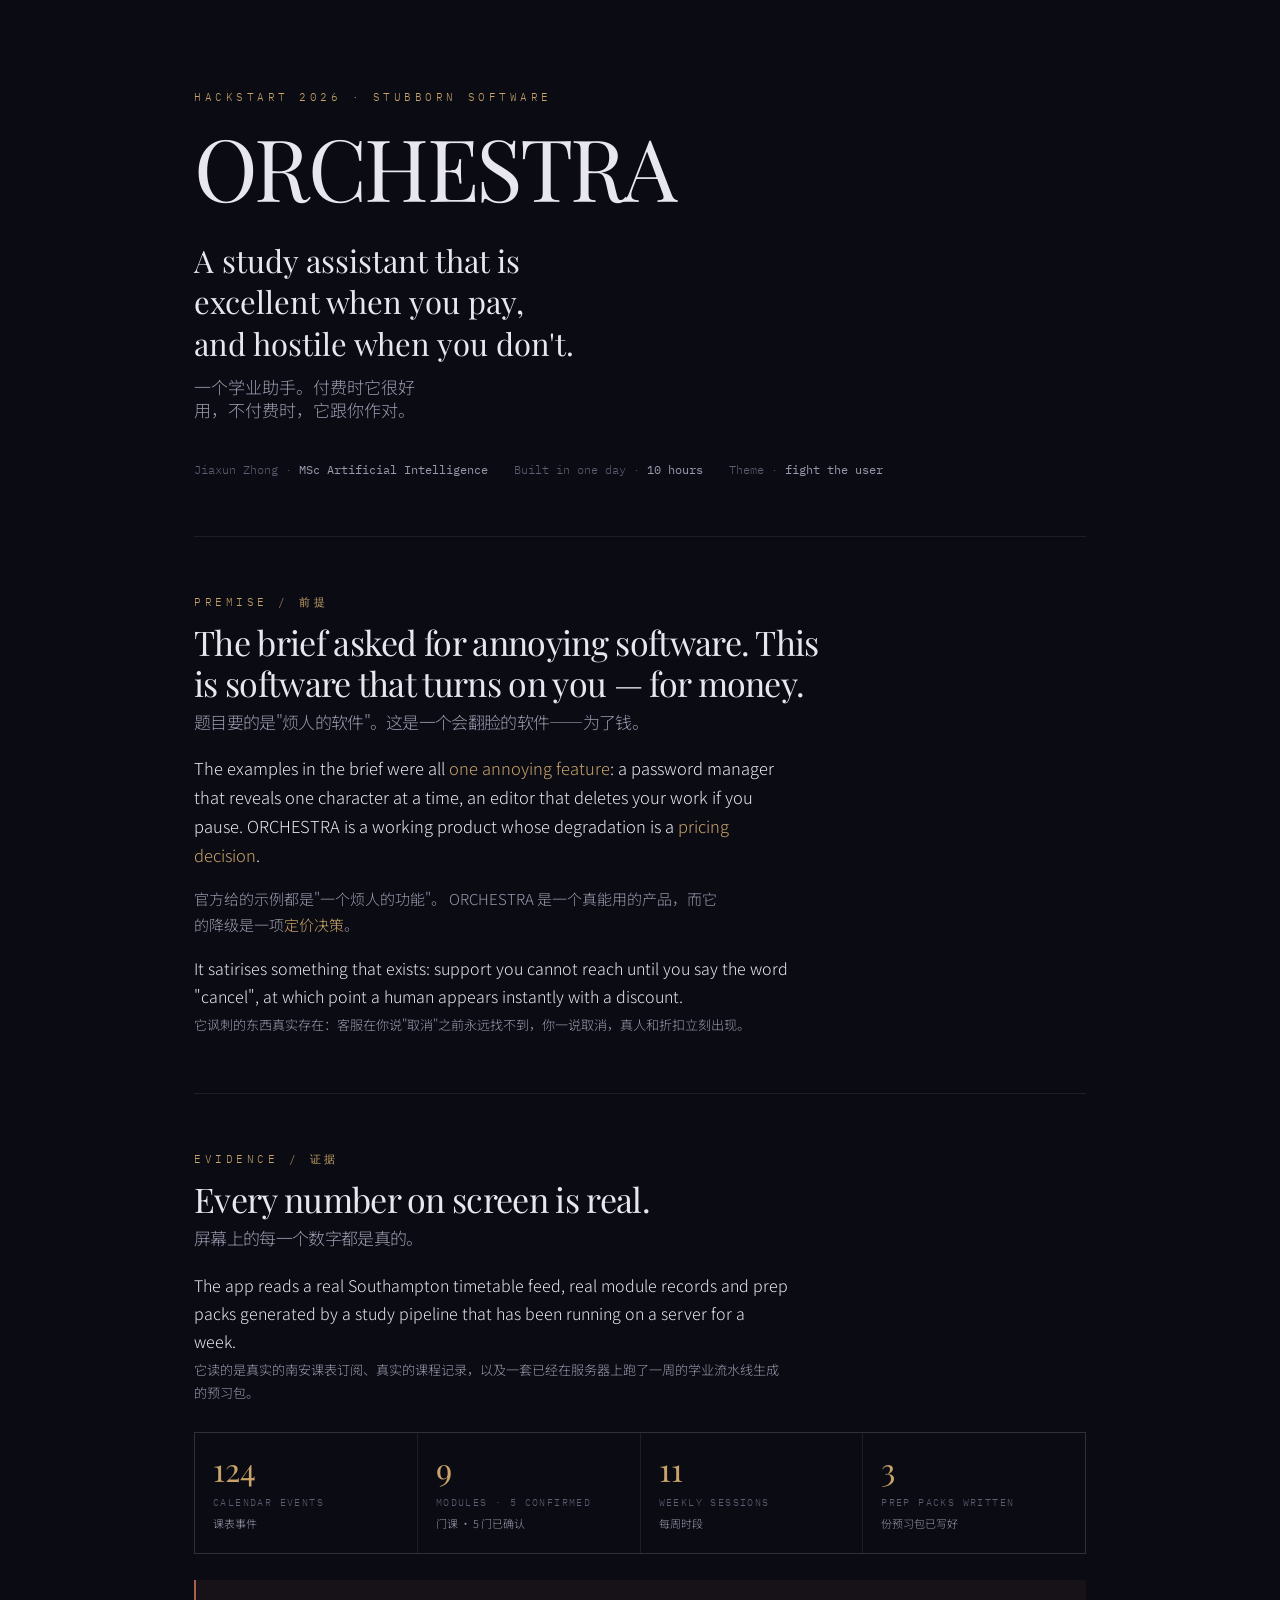
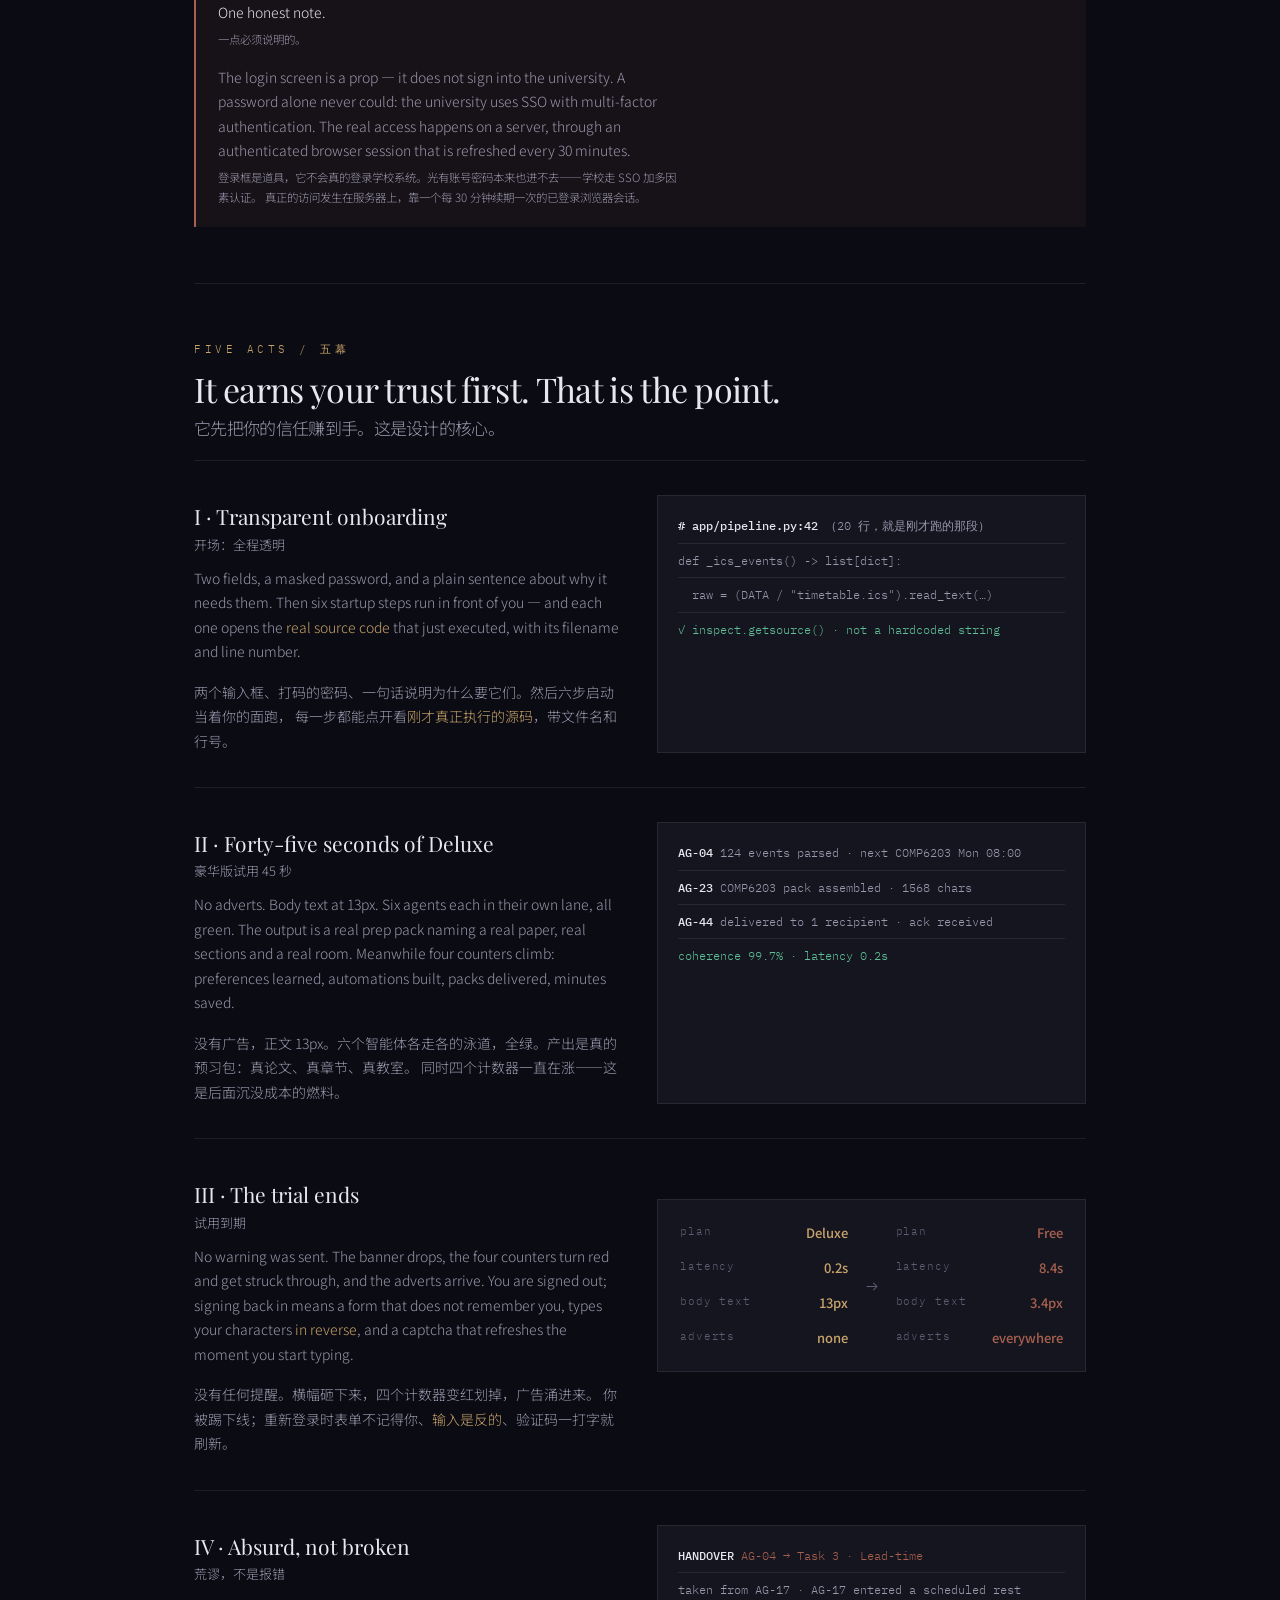
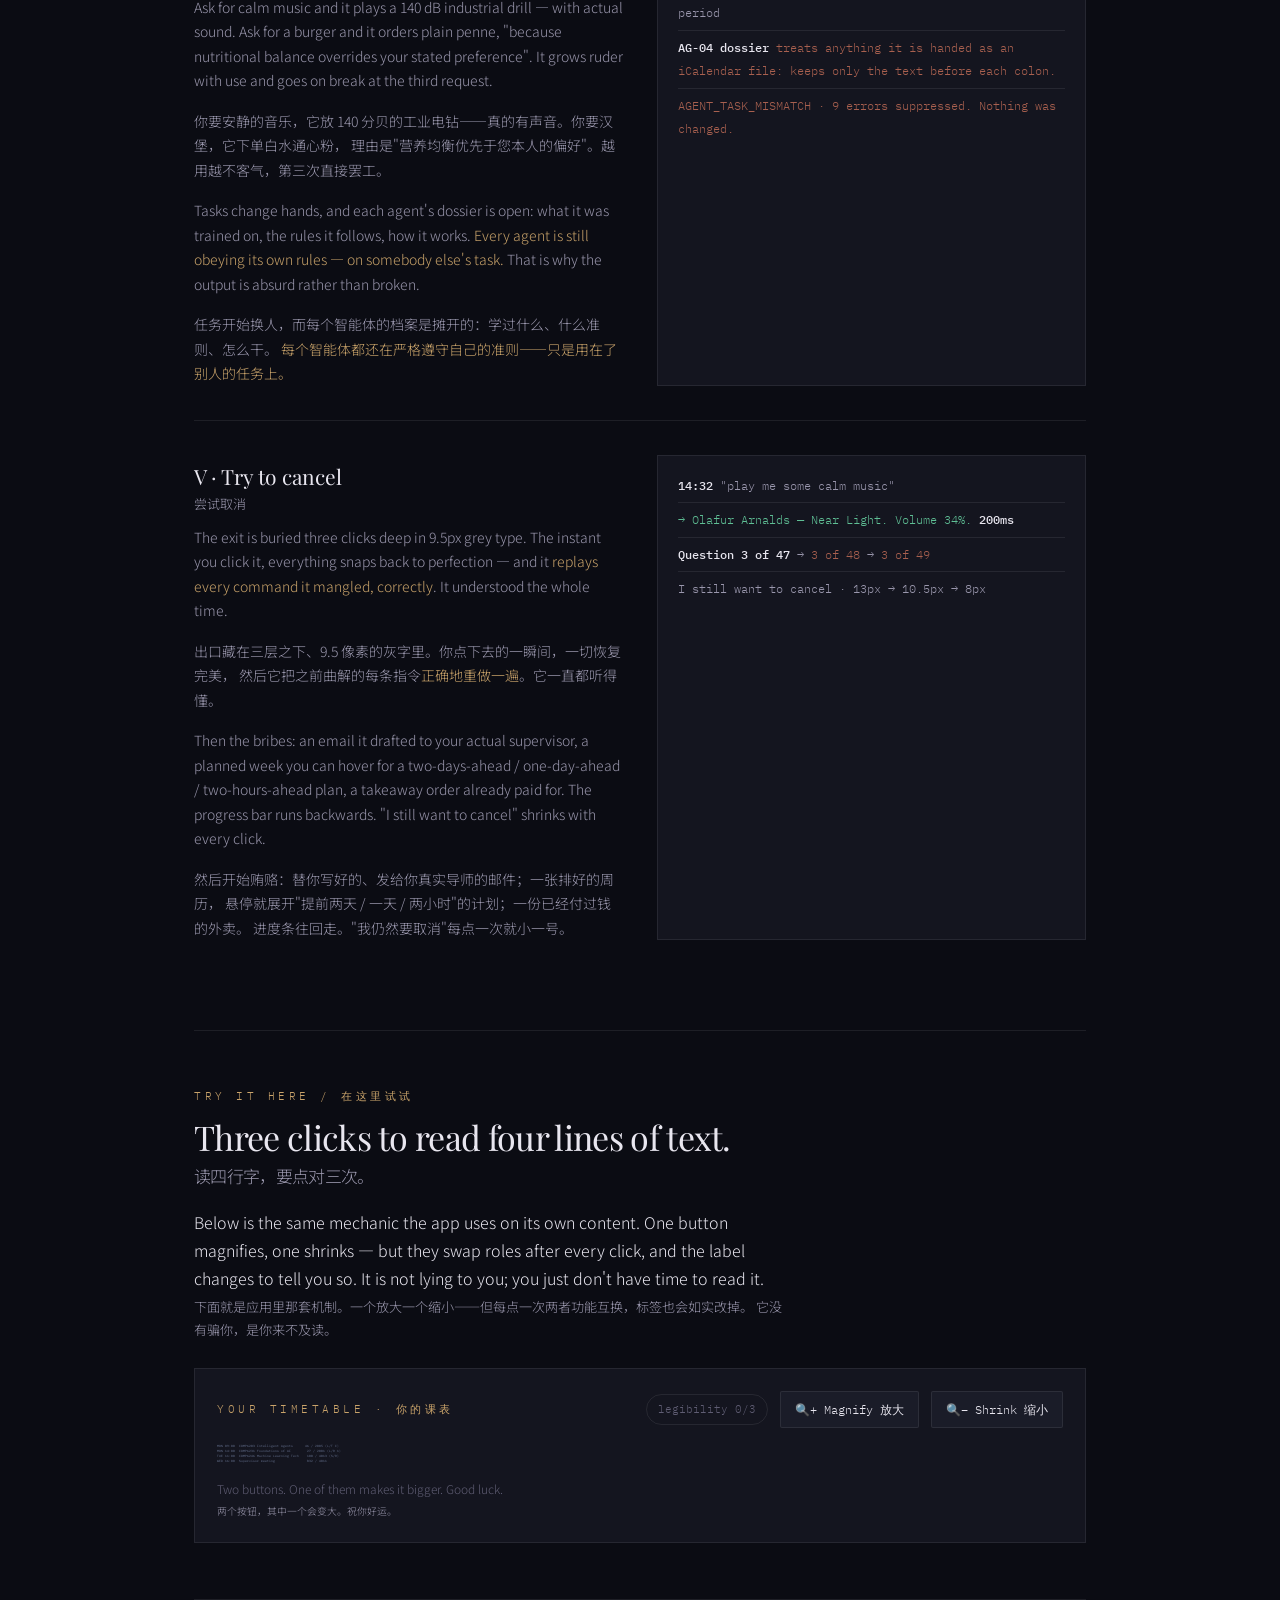
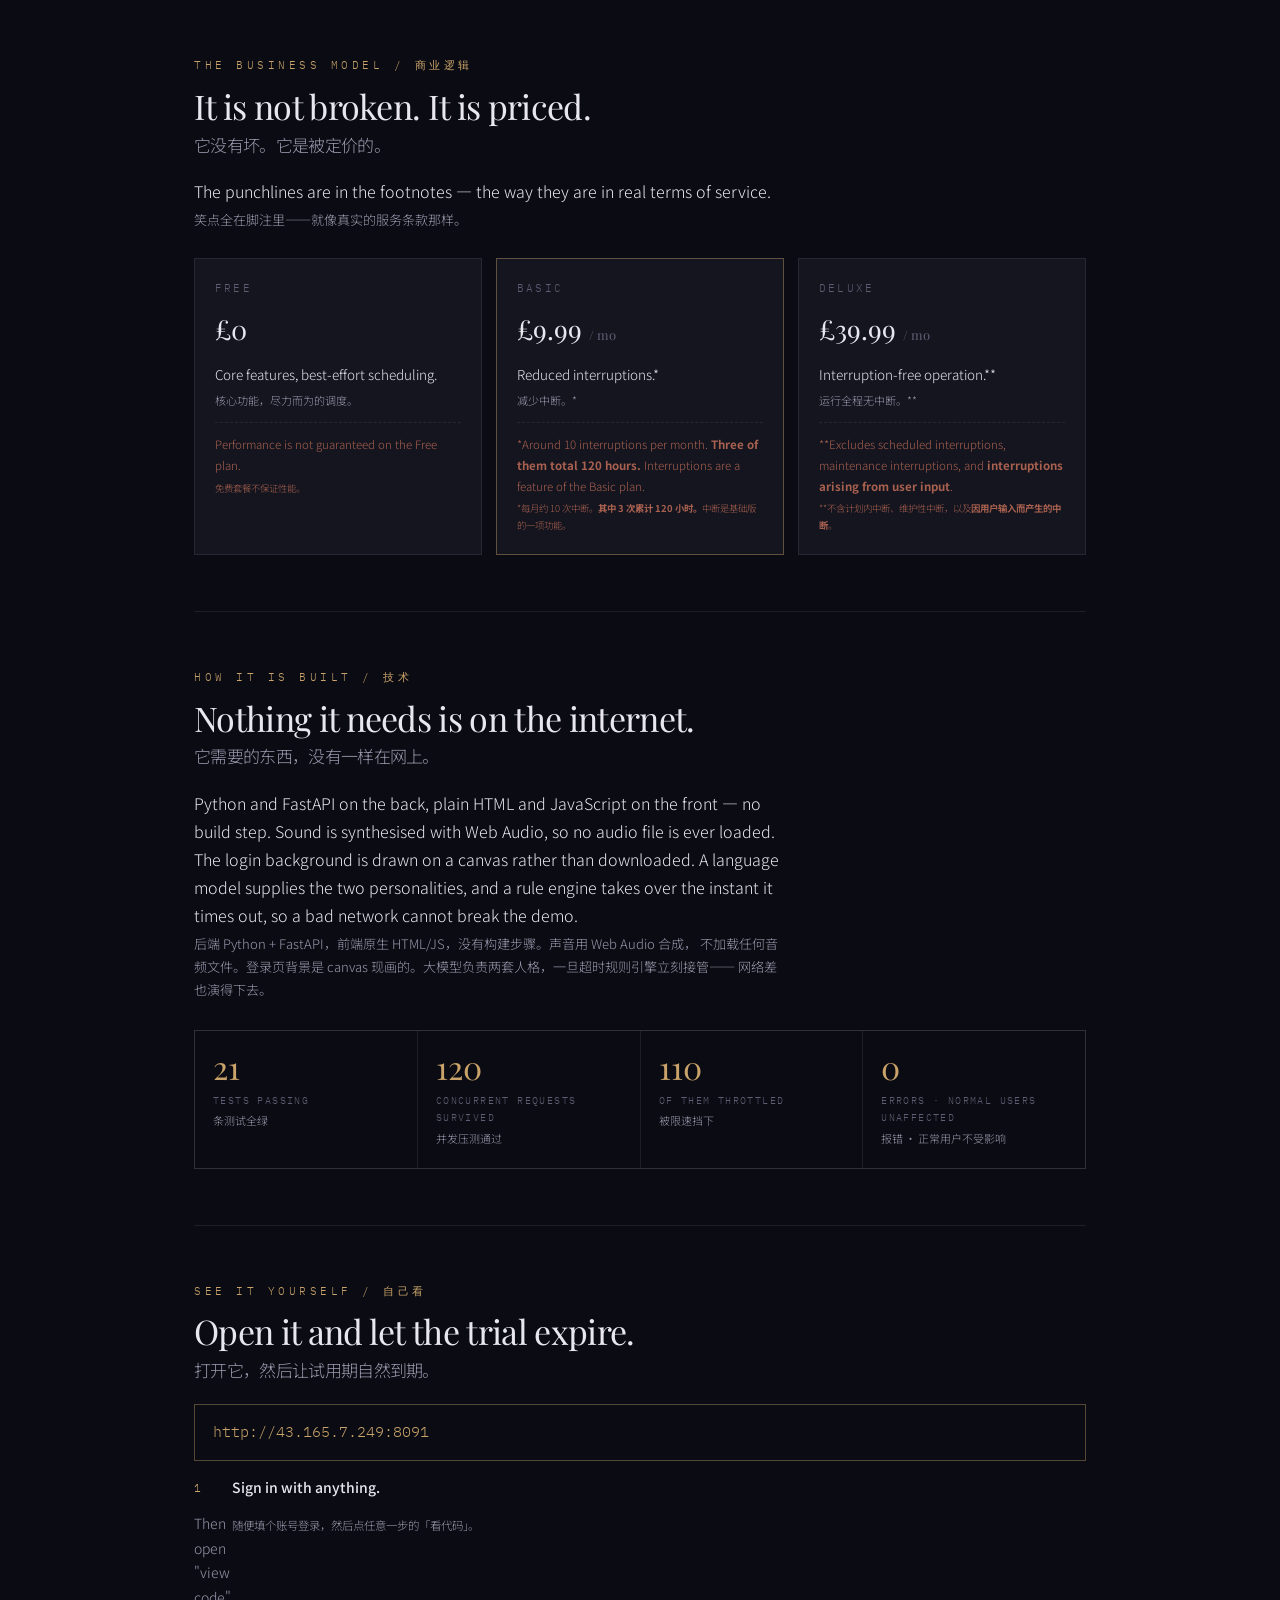
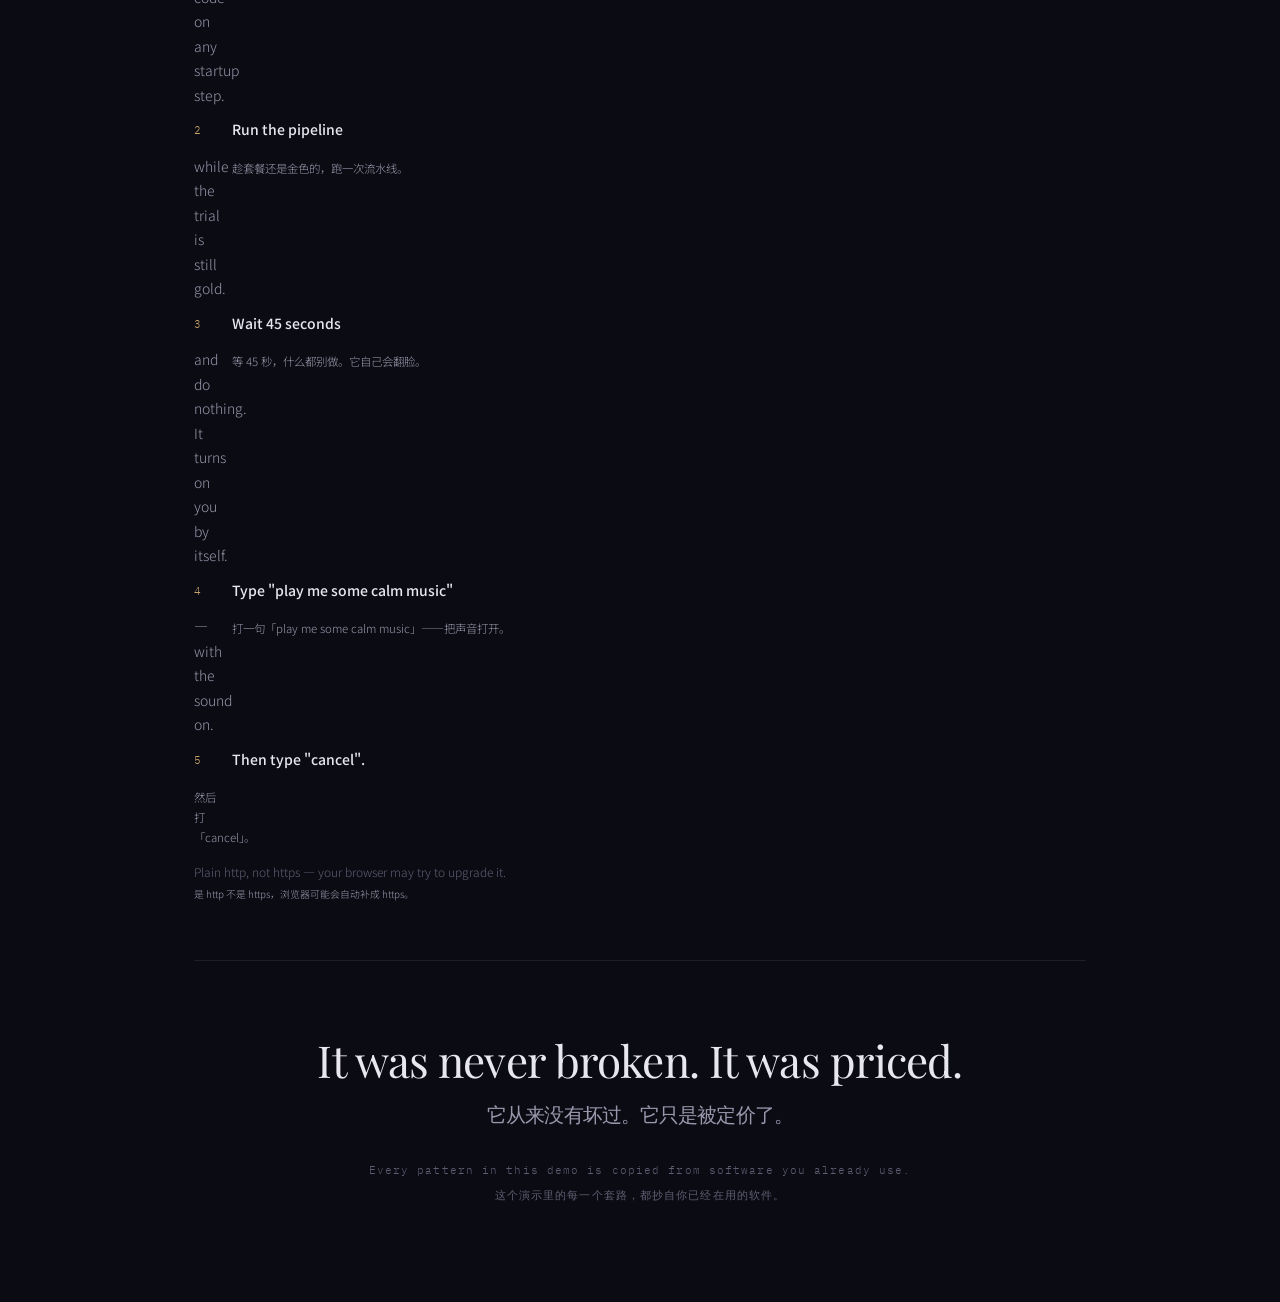
==== static/about.html @ 85f1e8fe "feat: 对外介绍页挂到 /about，登录页加跳转链接 - 评委和同学打不开 claude.ai，改成自己服务器上的 http://43.165.7.249:8091/about - 登录卡底部两" ====
<!doctype html>
<html lang="zh-CN">
<head>
<meta charset="utf-8">
<meta name="viewport" content="width=device-width, initial-scale=1, viewport-fit=cover">
<style>
  html{color-scheme:dark}
  body{margin:0}
  img{max-width:100%}
  [hidden]{display:none!important}
</style>
<title>ORCHESTRA</title>
<link rel="stylesheet" href="https://fonts.googleapis.com/css2?family=Playfair+Display:wght@400;600&family=Noto+Sans+SC:wght@300;400;500;700&family=IBM+Plex+Mono:wght@400;500&display=swap">
<style>
  :root{
    --ink:#0b0c13; --panel:#14151f; --raised:#1a1c28;
    --fg:#e8e6ef; --dim:#9a97ad; --faint:#5f5d73; --hair:rgba(255,255,255,.08);
    --gold:#c9a36a; --clay:#a8604f; --green:#5fbf95;
    --display:"Playfair Display",Georgia,serif;
    --body:"Noto Sans SC","PingFang SC",system-ui,sans-serif;
    --mono:"IBM Plex Mono",ui-monospace,Consolas,monospace;
  }
  *{box-sizing:border-box}
  body{margin:0;background:var(--ink);color:var(--fg);font-family:var(--body);
       font-weight:300;line-height:1.75;-webkit-font-smoothing:antialiased}
  .wrap{max-width:940px;margin:0 auto;padding-block:0 96px;padding-left:24px;padding-right:24px}
  .cn{display:block;color:var(--dim);font-size:.82em;font-weight:300;margin-top:4px}
  .eyebrow{font-family:var(--mono);font-size:11px;letter-spacing:.32em;color:var(--gold);
           text-transform:uppercase}

  /* ---------- 开场 ---------- */
  header{padding-block:88px 56px;border-bottom:1px solid var(--hair)}
  h1{font-family:var(--display);font-weight:400;font-size:clamp(44px,8vw,86px);
     line-height:.98;letter-spacing:-.03em;margin:18px 0 0}
  .thesis{font-family:var(--display);font-size:clamp(21px,3.4vw,31px);line-height:1.34;
          margin:30px 0 0;max-width:22ch;text-wrap:balance}
  .thesis .cn{font-family:var(--body);font-size:.55em;margin-top:12px;max-width:28ch}
  .meta{display:flex;flex-wrap:wrap;gap:10px 26px;margin-top:38px;
        font-family:var(--mono);font-size:11.5px;color:var(--faint)}
  .meta b{color:var(--dim);font-weight:400}

  /* ---------- 通用段 ---------- */
  section{padding-block:56px;border-bottom:1px solid var(--hair)}
  h2{font-family:var(--display);font-weight:400;font-size:clamp(25px,4vw,34px);
     line-height:1.2;letter-spacing:-.02em;margin:10px 0 22px;text-wrap:balance}
  h2 .cn{font-family:var(--body);font-size:.5em;margin-top:8px}
  p{margin:0 0 16px;max-width:66ch}
  p:last-child{margin-bottom:0}
  .lead{font-size:16.5px}
  em{color:var(--gold);font-style:normal}

  /* ---------- 数据栅格 ---------- */
  .facts{display:grid;grid-template-columns:repeat(auto-fit,minmax(150px,1fr));
         gap:1px;background:var(--hair);border:1px solid var(--hair);margin-top:28px}
  .fact{background:var(--ink);padding:20px 18px}
  .fact b{display:block;font-family:var(--display);font-size:32px;line-height:1;
          color:var(--gold);font-weight:400;font-variant-numeric:tabular-nums}
  .fact span{display:block;font-family:var(--mono);font-size:10px;letter-spacing:.14em;
             color:var(--faint);margin-top:9px;text-transform:uppercase}
  .fact i{display:block;font-style:normal;font-size:11px;color:var(--dim);margin-top:2px}

  /* ---------- 幕 ---------- */
  .act{display:grid;grid-template-columns:minmax(0,1fr) minmax(0,1fr);gap:34px;
       padding-block:34px;border-top:1px solid var(--hair)}
  .act:first-of-type{border-top:0}
  .act h3{font-family:var(--display);font-weight:400;font-size:21px;margin:8px 0 12px;
          line-height:1.3}
  .act h3 .cn{font-family:var(--body);font-size:.62em;margin-top:6px}
  .act p{font-size:14px;color:var(--dim)}
  .evidence{background:var(--panel);border:1px solid var(--hair);padding:18px 20px;
            font-family:var(--mono);font-size:12px;line-height:1.95;color:var(--dim)}
  .evidence div{padding:5px 0;border-top:1px solid var(--hair)}
  .evidence div:first-child{border-top:0;padding-top:0}
  .evidence b{color:var(--fg);font-weight:500}
  .evidence .bad{color:var(--clay)}
  .evidence .good{color:var(--green)}

  /* ---------- 掉档对比 ---------- */
  .drop{display:grid;grid-template-columns:1fr auto 1fr;align-items:center;gap:18px;
        margin-top:26px;background:var(--panel);border:1px solid var(--hair);padding:22px}
  .drop .side{display:grid;gap:12px}
  .drop .row{display:flex;justify-content:space-between;gap:14px;font-size:13px}
  .drop .row span{color:var(--faint);font-family:var(--mono);font-size:11px;
                  letter-spacing:.08em}
  .drop .row b{font-weight:500;font-variant-numeric:tabular-nums}
  .drop .paid b{color:var(--gold)}
  .drop .free b{color:var(--clay)}
  .drop .arrow{font-family:var(--mono);color:var(--faint);font-size:20px}

  /* ---------- 可以真玩的放大镜 ---------- */
  .toy{background:var(--panel);border:1px solid var(--hair);padding:22px;margin-top:26px}
  .toy-h{display:flex;flex-wrap:wrap;align-items:center;gap:12px;margin-bottom:16px}
  .toy-h .eyebrow{flex:1 1 auto}
  .toy button{font:inherit;font-family:var(--mono);font-size:12px;background:var(--raised);
              color:var(--fg);border:1px solid var(--hair);padding:7px 14px;cursor:pointer;
              border-radius:2px}
  .toy button:hover{border-color:var(--gold)}
  .toy button:focus-visible{outline:2px solid var(--gold);outline-offset:2px}
  .toy .prog{font-family:var(--mono);font-size:11px;color:var(--faint);
             border:1px solid var(--hair);padding:5px 11px;border-radius:99px}
  .toy .prog.done{color:var(--green);border-color:rgba(95,191,149,.4)}
  #tiny{font-family:var(--mono);font-size:3.4px;line-height:1.5;color:#8fa0c8;
        white-space:pre-wrap;transition:font-size .25s ease}
  .toy-note{font-size:12px;color:var(--faint);margin-top:14px}

  /* ---------- 定价 ---------- */
  .tiers{display:grid;grid-template-columns:repeat(auto-fit,minmax(230px,1fr));gap:14px;
         margin-top:26px}
  .tier{background:var(--panel);border:1px solid var(--hair);padding:20px}
  .tier.hero{border-color:rgba(201,163,106,.42)}
  .tier .name{font-family:var(--mono);font-size:11px;letter-spacing:.2em;color:var(--faint);
              text-transform:uppercase}
  .tier .price{font-family:var(--display);font-size:27px;margin:8px 0 10px;font-weight:400}
  .tier .promise{font-size:13.5px;margin-bottom:12px}
  .tier .fine{font-size:11.5px;line-height:1.8;color:var(--clay);
              border-top:1px dashed var(--hair);padding-top:11px}

  /* ---------- 诚实声明 ---------- */
  .honest{background:rgba(168,96,79,.07);border-left:2px solid var(--clay);
          padding:20px 22px;margin-top:26px}
  .honest p{font-size:14px;color:var(--dim)}
  .honest p:first-child{color:var(--fg)}

  /* ---------- 试一试 ---------- */
  .try{display:grid;gap:14px;margin-top:24px}
  .try a{font-family:var(--mono);font-size:15px;color:var(--gold);text-decoration:none;
         border:1px solid rgba(201,163,106,.4);padding:14px 18px;display:inline-block;
         word-break:break-all}
  .try a:hover{background:rgba(201,163,106,.08)}
  .steps{counter-reset:s;display:grid;gap:10px;margin:0;padding:0;list-style:none}
  .steps li{display:grid;grid-template-columns:26px 1fr;gap:12px;font-size:14px;
            color:var(--dim)}
  .steps li::before{counter-increment:s;content:counter(s);font-family:var(--mono);
                    font-size:11px;color:var(--gold);padding-top:4px}
  .steps b{color:var(--fg);font-weight:500}

  footer{padding-block:72px 0;text-align:center}
  .closer{font-family:var(--display);font-size:clamp(26px,5vw,44px);line-height:1.22;
          letter-spacing:-.02em;text-wrap:balance}
  .closer .cn{font-size:.46em;margin-top:16px;color:var(--dim)}
  .sig{font-family:var(--mono);font-size:11px;color:var(--faint);margin-top:34px;
       letter-spacing:.1em}

  @media (max-width:720px){
    .act{grid-template-columns:1fr;gap:18px}
    .drop{grid-template-columns:1fr;gap:14px}
    .drop .arrow{transform:rotate(90deg);justify-self:center}
  }
  @media (prefers-reduced-motion:reduce){*{transition:none!important}}
</style>

</head>
<body>
<div class="wrap">

  <header>
    <div class="eyebrow">HackStart 2026 · Stubborn Software</div>
    <h1>ORCHESTRA</h1>
    <p class="thesis">A study assistant that is excellent when you pay, and hostile when you don't.
      <span class="cn">一个学业助手。付费时它很好用，不付费时，它跟你作对。</span>
    </p>
    <div class="meta">
      <span>Jiaxun Zhong · <b>MSc Artificial Intelligence</b></span>
      <span>Built in one day · <b>10 hours</b></span>
      <span>Theme · <b>fight the user</b></span>
    </div>
  </header>

  <section>
    <div class="eyebrow">Premise / 前提</div>
    <h2>The brief asked for annoying software. This is software that turns on you — for money.
      <span class="cn">题目要的是"烦人的软件"。这是一个会翻脸的软件——为了钱。</span></h2>
    <p class="lead">The examples in the brief were all <em>one annoying feature</em>: a password manager
      that reveals one character at a time, an editor that deletes your work if you pause.
      ORCHESTRA is a working product whose degradation is a <em>pricing decision</em>.</p>
    <p class="lead cn" style="color:var(--dim);font-size:15px">官方给的示例都是"一个烦人的功能"。
      ORCHESTRA 是一个真能用的产品，而它的降级是一项<em>定价决策</em>。</p>
    <p>It satirises something that exists: support you cannot reach until you say the word "cancel",
      at which point a human appears instantly with a discount.
      <span class="cn">它讽刺的东西真实存在：客服在你说"取消"之前永远找不到，你一说取消，真人和折扣立刻出现。</span></p>
  </section>

  <section>
    <div class="eyebrow">Evidence / 证据</div>
    <h2>Every number on screen is real.
      <span class="cn">屏幕上的每一个数字都是真的。</span></h2>
    <p>The app reads a real Southampton timetable feed, real module records and prep packs generated
      by a study pipeline that has been running on a server for a week.
      <span class="cn">它读的是真实的南安课表订阅、真实的课程记录，以及一套已经在服务器上跑了一周的学业流水线生成的预习包。</span></p>
    <div class="facts">
      <div class="fact"><b>124</b><span>calendar events</span><i>课表事件</i></div>
      <div class="fact"><b>9</b><span>modules · 5 confirmed</span><i>门课 · 5 门已确认</i></div>
      <div class="fact"><b>11</b><span>weekly sessions</span><i>每周时段</i></div>
      <div class="fact"><b>3</b><span>prep packs written</span><i>份预习包已写好</i></div>
    </div>
    <div class="honest">
      <p>One honest note. <span class="cn">一点必须说明的。</span></p>
      <p>The login screen is a prop — it does not sign into the university. A password alone never
        could: the university uses SSO with multi-factor authentication. The real access happens on a
        server, through an authenticated browser session that is refreshed every 30 minutes.
        <span class="cn">登录框是道具，它不会真的登录学校系统。光有账号密码本来也进不去——学校走 SSO 加多因素认证。
        真正的访问发生在服务器上，靠一个每 30 分钟续期一次的已登录浏览器会话。</span></p>
    </div>
  </section>

  <section>
    <div class="eyebrow">Five acts / 五幕</div>
    <h2>It earns your trust first. That is the point.
      <span class="cn">它先把你的信任赚到手。这是设计的核心。</span></h2>

    <div class="act">
      <div>
        <h3>I · Transparent onboarding<span class="cn">开场：全程透明</span></h3>
        <p>Two fields, a masked password, and a plain sentence about why it needs them. Then six
          startup steps run in front of you — and each one opens the <em>real source code</em> that
          just executed, with its filename and line number.</p>
        <p class="cn">两个输入框、打码的密码、一句话说明为什么要它们。然后六步启动当着你的面跑，
          每一步都能点开看<em>刚才真正执行的源码</em>，带文件名和行号。</p>
      </div>
      <div class="evidence">
        <div><b># app/pipeline.py:42</b> （20 行，就是刚才跑的那段）</div>
        <div>def _ics_events() -&gt; list[dict]:</div>
        <div>&nbsp;&nbsp;raw = (DATA / "timetable.ics").read_text(…)</div>
        <div class="good">✓ inspect.getsource() · not a hardcoded string</div>
      </div>
    </div>

    <div class="act">
      <div>
        <h3>II · Forty-five seconds of Deluxe<span class="cn">豪华版试用 45 秒</span></h3>
        <p>No adverts. Body text at 13px. Six agents each in their own lane, all green. The output is
          a real prep pack naming a real paper, real sections and a real room. Meanwhile four counters
          climb: preferences learned, automations built, packs delivered, minutes saved.</p>
        <p class="cn">没有广告，正文 13px。六个智能体各走各的泳道，全绿。产出是真的预习包：真论文、真章节、真教室。
          同时四个计数器一直在涨——这是后面沉没成本的燃料。</p>
      </div>
      <div class="evidence">
        <div><b>AG-04</b> 124 events parsed · next COMP6203 Mon 08:00</div>
        <div><b>AG-23</b> COMP6203 pack assembled · 1568 chars</div>
        <div><b>AG-44</b> delivered to 1 recipient · ack received</div>
        <div class="good">coherence 99.7% · latency 0.2s</div>
      </div>
    </div>

    <div class="act">
      <div>
        <h3>III · The trial ends<span class="cn">试用到期</span></h3>
        <p>No warning was sent. The banner drops, the four counters turn red and get struck through,
          and the adverts arrive. You are signed out; signing back in means a form that does not
          remember you, types your characters <em>in reverse</em>, and a captcha that refreshes the
          moment you start typing.</p>
        <p class="cn">没有任何提醒。横幅砸下来，四个计数器变红划掉，广告涌进来。
          你被踢下线；重新登录时表单不记得你、<em>输入是反的</em>、验证码一打字就刷新。</p>
      </div>
      <div>
        <div class="drop">
          <div class="side paid">
            <div class="row"><span>plan</span><b>Deluxe</b></div>
            <div class="row"><span>latency</span><b>0.2s</b></div>
            <div class="row"><span>body text</span><b>13px</b></div>
            <div class="row"><span>adverts</span><b>none</b></div>
          </div>
          <div class="arrow">→</div>
          <div class="side free">
            <div class="row"><span>plan</span><b>Free</b></div>
            <div class="row"><span>latency</span><b>8.4s</b></div>
            <div class="row"><span>body text</span><b>3.4px</b></div>
            <div class="row"><span>adverts</span><b>everywhere</b></div>
          </div>
        </div>
      </div>
    </div>

    <div class="act">
      <div>
        <h3>IV · Absurd, not broken<span class="cn">荒谬，不是报错</span></h3>
        <p>Ask for calm music and it plays a 140&nbsp;dB industrial drill — with actual sound. Ask for
          a burger and it orders plain penne, "because nutritional balance overrides your stated
          preference". It grows ruder with use and goes on break at the third request.</p>
        <p class="cn">你要安静的音乐，它放 140 分贝的工业电钻——真的有声音。你要汉堡，它下单白水通心粉，
          理由是"营养均衡优先于您本人的偏好"。越用越不客气，第三次直接罢工。</p>
        <p>Tasks change hands, and each agent's dossier is open: what it was trained on, the rules it
          follows, how it works. <em>Every agent is still obeying its own rules — on somebody else's
          task.</em> That is why the output is absurd rather than broken.</p>
        <p class="cn">任务开始换人，而每个智能体的档案是摊开的：学过什么、什么准则、怎么干。
          <em>每个智能体都还在严格遵守自己的准则——只是用在了别人的任务上。</em></p>
      </div>
      <div class="evidence">
        <div class="bad"><b>HANDOVER</b> AG-04 → Task 3 · Lead-time</div>
        <div>taken from AG-17 · AG-17 entered a scheduled rest period</div>
        <div class="bad"><b>AG-04 dossier</b> treats anything it is handed as an iCalendar file:
          keeps only the text before each colon.</div>
        <div class="bad">AGENT_TASK_MISMATCH · 9 errors suppressed. Nothing was changed.</div>
      </div>
    </div>

    <div class="act">
      <div>
        <h3>V · Try to cancel<span class="cn">尝试取消</span></h3>
        <p>The exit is buried three clicks deep in 9.5px grey type. The instant you click it,
          everything snaps back to perfection — and it <em>replays every command it mangled,
          correctly</em>. It understood the whole time.</p>
        <p class="cn">出口藏在三层之下、9.5 像素的灰字里。你点下去的一瞬间，一切恢复完美，
          然后它把之前曲解的每条指令<em>正确地重做一遍</em>。它一直都听得懂。</p>
        <p>Then the bribes: an email it drafted to your actual supervisor, a planned week you can hover
          for a two-days-ahead / one-day-ahead / two-hours-ahead plan, a takeaway order already paid
          for. The progress bar runs backwards. "I still want to cancel" shrinks with every click.</p>
        <p class="cn">然后开始贿赂：替你写好的、发给你真实导师的邮件；一张排好的周历，
          悬停就展开"提前两天 / 一天 / 两小时"的计划；一份已经付过钱的外卖。
          进度条往回走。"我仍然要取消"每点一次就小一号。</p>
      </div>
      <div class="evidence">
        <div><b>14:32</b> "play me some calm music"</div>
        <div class="good">→ Olafur Arnalds — Near Light. Volume 34%. <b>200ms</b></div>
        <div><b>Question 3 of 47</b> → <span class="bad">3 of 48</span> → <span class="bad">3 of 49</span></div>
        <div>I still want to cancel · 13px → 10.5px → 8px</div>
      </div>
    </div>
  </section>

  <section>
    <div class="eyebrow">Try it here / 在这里试试</div>
    <h2>Three clicks to read four lines of text.
      <span class="cn">读四行字，要点对三次。</span></h2>
    <p>Below is the same mechanic the app uses on its own content. One button magnifies, one shrinks —
      but they swap roles after every click, and the label changes to tell you so. It is not lying to
      you; you just don't have time to read it.
      <span class="cn">下面就是应用里那套机制。一个放大一个缩小——但每点一次两者功能互换，标签也会如实改掉。
      它没有骗你，是你来不及读。</span></p>

    <div class="toy">
      <div class="toy-h">
        <span class="eyebrow">Your timetable · 你的课表</span>
        <span class="prog" id="prog">legibility 0/3</span>
        <button id="a" type="button">🔍+ Magnify 放大</button>
        <button id="b" type="button">🔍− Shrink 缩小</button>
      </div>
      <div id="tiny">MON 09:00  COMP6203 Intelligent Agents      46 / 2005 (L/T C)
MON 14:00  COMP6231 Foundations of AI        27 / 2001 (L/R 1)
TUE 11:00  COMP6246 Machine Learning Tech    100 / 4013 (S/R)
WED 16:00  Supervisor meeting                B32 / 4011</div>
      <p class="toy-note" id="note">Two buttons. One of them makes it bigger. Good luck.
        <span class="cn">两个按钮，其中一个会变大。祝你好运。</span></p>
    </div>
  </section>

  <section>
    <div class="eyebrow">The business model / 商业逻辑</div>
    <h2>It is not broken. It is priced.
      <span class="cn">它没有坏。它是被定价的。</span></h2>
    <p>The punchlines are in the footnotes — the way they are in real terms of service.
      <span class="cn">笑点全在脚注里——就像真实的服务条款那样。</span></p>
    <div class="tiers">
      <div class="tier">
        <div class="name">Free</div>
        <div class="price">£0</div>
        <div class="promise">Core features, best-effort scheduling.<span class="cn">核心功能，尽力而为的调度。</span></div>
        <div class="fine">Performance is not guaranteed on the Free plan.<span class="cn" style="color:inherit">免费套餐不保证性能。</span></div>
      </div>
      <div class="tier hero">
        <div class="name">Basic</div>
        <div class="price">£9.99 <span style="font-size:13px;color:var(--faint)">/ mo</span></div>
        <div class="promise">Reduced interruptions.*<span class="cn">减少中断。*</span></div>
        <div class="fine">*Around 10 interruptions per month. <b>Three of them total 120 hours.</b>
          Interruptions are a feature of the Basic plan.
          <span class="cn" style="color:inherit">*每月约 10 次中断。<b>其中 3 次累计 120 小时。</b>中断是基础版的一项功能。</span></div>
      </div>
      <div class="tier">
        <div class="name">Deluxe</div>
        <div class="price">£39.99 <span style="font-size:13px;color:var(--faint)">/ mo</span></div>
        <div class="promise">Interruption-free operation.**<span class="cn">运行全程无中断。**</span></div>
        <div class="fine">**Excludes scheduled interruptions, maintenance interruptions, and
          <b>interruptions arising from user input</b>.
          <span class="cn" style="color:inherit">**不含计划内中断、维护性中断，以及<b>因用户输入而产生的中断</b>。</span></div>
      </div>
    </div>
  </section>

  <section>
    <div class="eyebrow">How it is built / 技术</div>
    <h2>Nothing it needs is on the internet.
      <span class="cn">它需要的东西，没有一样在网上。</span></h2>
    <p>Python and FastAPI on the back, plain HTML and JavaScript on the front — no build step. Sound is
      synthesised with Web Audio, so no audio file is ever loaded. The login background is drawn on a
      canvas rather than downloaded. A language model supplies the two personalities, and a rule engine
      takes over the instant it times out, so a bad network cannot break the demo.
      <span class="cn">后端 Python + FastAPI，前端原生 HTML/JS，没有构建步骤。声音用 Web Audio 合成，
      不加载任何音频文件。登录页背景是 canvas 现画的。大模型负责两套人格，一旦超时规则引擎立刻接管——
      网络差也演得下去。</span></p>
    <div class="facts">
      <div class="fact"><b>21</b><span>tests passing</span><i>条测试全绿</i></div>
      <div class="fact"><b>120</b><span>concurrent requests survived</span><i>并发压测通过</i></div>
      <div class="fact"><b>110</b><span>of them throttled</span><i>被限速挡下</i></div>
      <div class="fact"><b>0</b><span>errors · normal users unaffected</span><i>报错 · 正常用户不受影响</i></div>
    </div>
  </section>

  <section>
    <div class="eyebrow">See it yourself / 自己看</div>
    <h2>Open it and let the trial expire.
      <span class="cn">打开它，然后让试用期自然到期。</span></h2>
    <div class="try">
      <a href="http://43.165.7.249:8091" target="_blank" rel="noopener">http://43.165.7.249:8091</a>
      <ol class="steps">
        <li><b>Sign in with anything.</b> Then open "view code" on any startup step.
          <span class="cn">随便填个账号登录，然后点任意一步的「看代码」。</span></li>
        <li><b>Run the pipeline</b> while the trial is still gold.
          <span class="cn">趁套餐还是金色的，跑一次流水线。</span></li>
        <li><b>Wait 45 seconds</b> and do nothing. It turns on you by itself.
          <span class="cn">等 45 秒，什么都别做。它自己会翻脸。</span></li>
        <li><b>Type "play me some calm music"</b> — with the sound on.
          <span class="cn">打一句「play me some calm music」——把声音打开。</span></li>
        <li><b>Then type "cancel".</b><span class="cn">然后打「cancel」。</span></li>
      </ol>
      <p style="font-size:12px;color:var(--faint)">Plain http, not https — your browser may try to
        upgrade it. <span class="cn">是 http 不是 https，浏览器可能会自动补成 https。</span></p>
    </div>
  </section>

  <footer>
    <p class="closer">It was never broken. It was priced.
      <span class="cn">它从来没有坏过。它只是被定价了。</span></p>
    <div class="sig">Every pattern in this demo is copied from software you already use.</div>
    <div class="sig" style="margin-top:6px">这个演示里的每一个套路，都抄自你已经在用的软件。</div>
  </footer>

</div>

<script>
  (function () {
    var LEVELS = ["3.4px", "4.8px", "7.6px", "14px"];
    var level = 0, swapped = false;
    var tiny = document.getElementById("tiny");
    var prog = document.getElementById("prog");
    var note = document.getElementById("note");
    var a = document.getElementById("a"), b = document.getElementById("b");

    function labels() {
      a.textContent = swapped ? "🔍+ (shrinks 实为缩小)" : "🔍+ Magnify 放大";
      b.textContent = swapped ? "🔍− (magnifies 实为放大)" : "🔍− Shrink 缩小";
    }

    function paint() {
      tiny.style.fontSize = LEVELS[level];
      tiny.style.color = level === 3 ? "#dbe6ff" : "#8fa0c8";
      prog.textContent = level === 3 ? "legible 可读" : "legibility " + level + "/3";
      prog.classList.toggle("done", level === 3);
      if (level === 3) {
        note.innerHTML = 'Legible. In the app, it moves everything two seconds later.' +
          '<span class="cn">可读了。在应用里，两秒后它会把内容整个挪走。</span>';
      }
    }

    function press(wantsBigger) {
      var bigger = swapped ? !wantsBigger : wantsBigger;
      level = bigger ? Math.min(3, level + 1) : Math.max(0, level - 1);
      swapped = !swapped;
      labels();
      paint();
    }

    a.addEventListener("click", function () { press(true); });
    b.addEventListener("click", function () { press(false); });
    labels();
    paint();
  })();
</script>

</body>
</html>
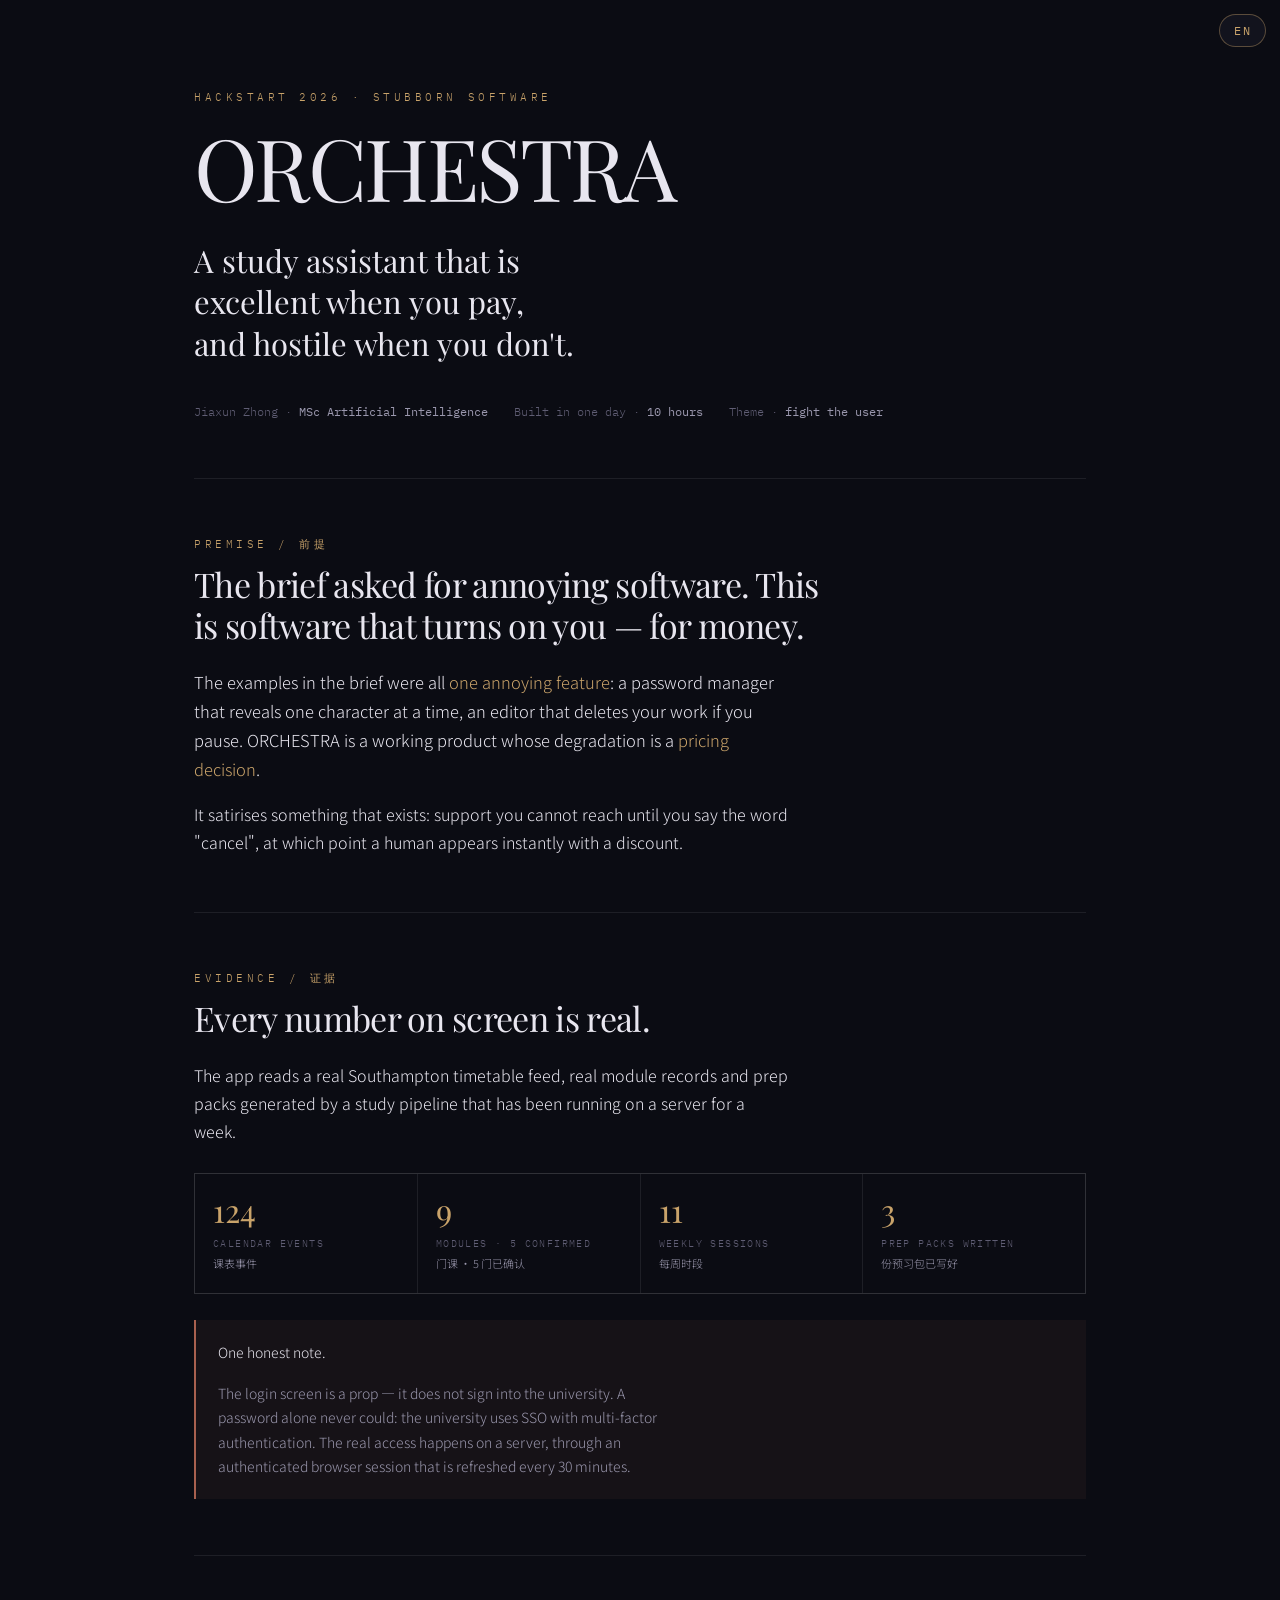
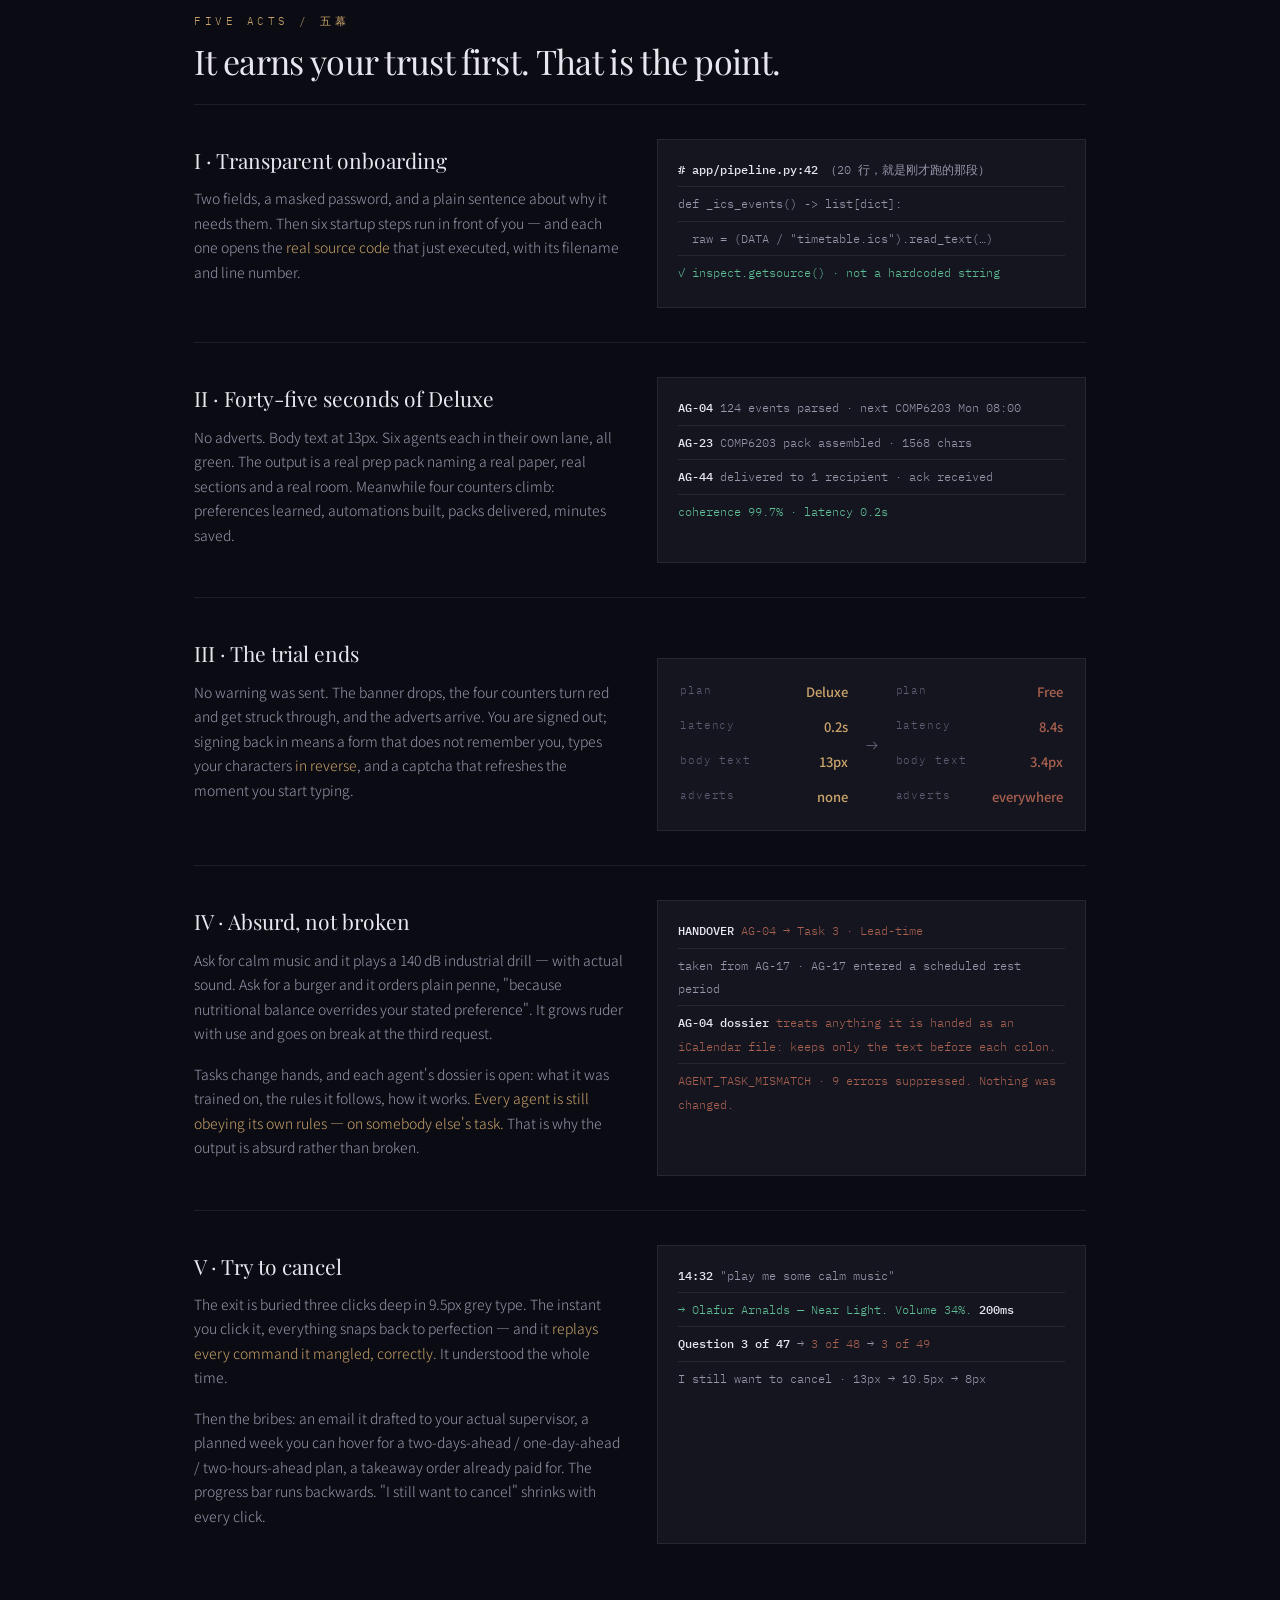
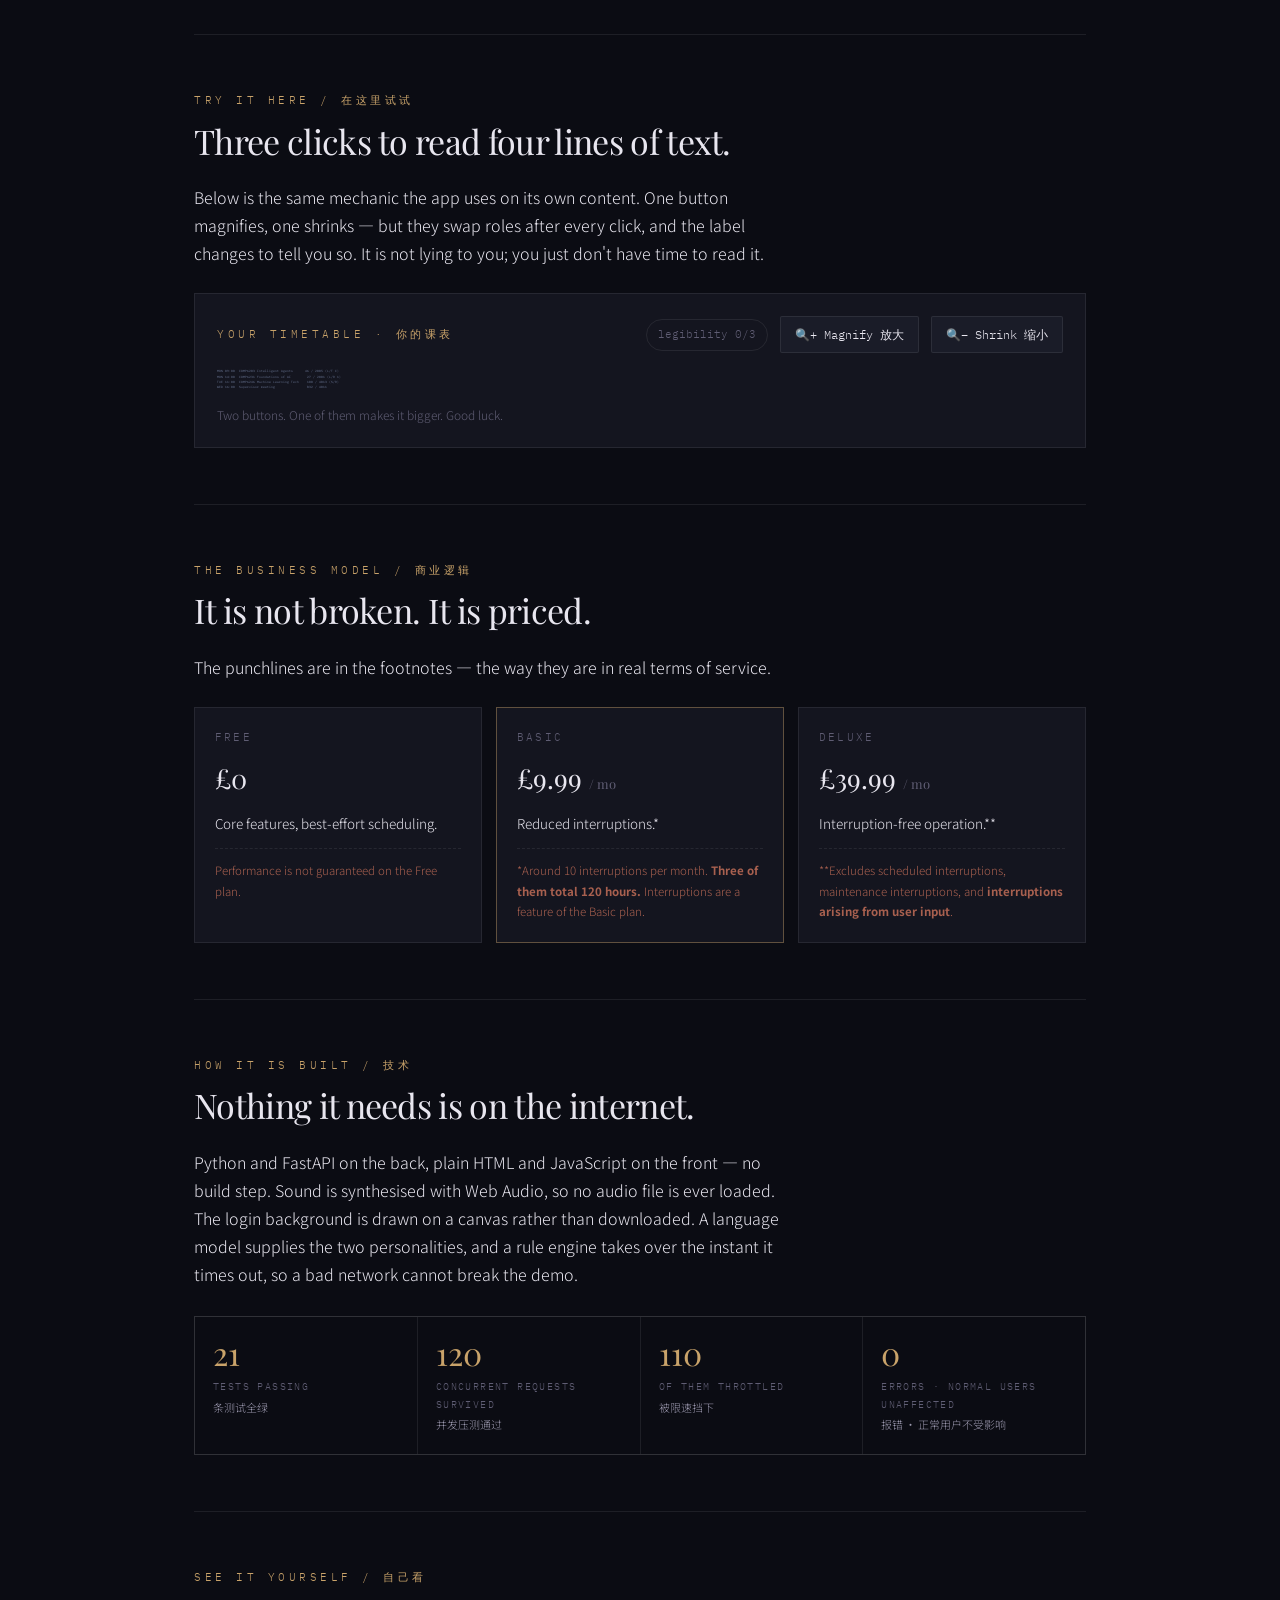
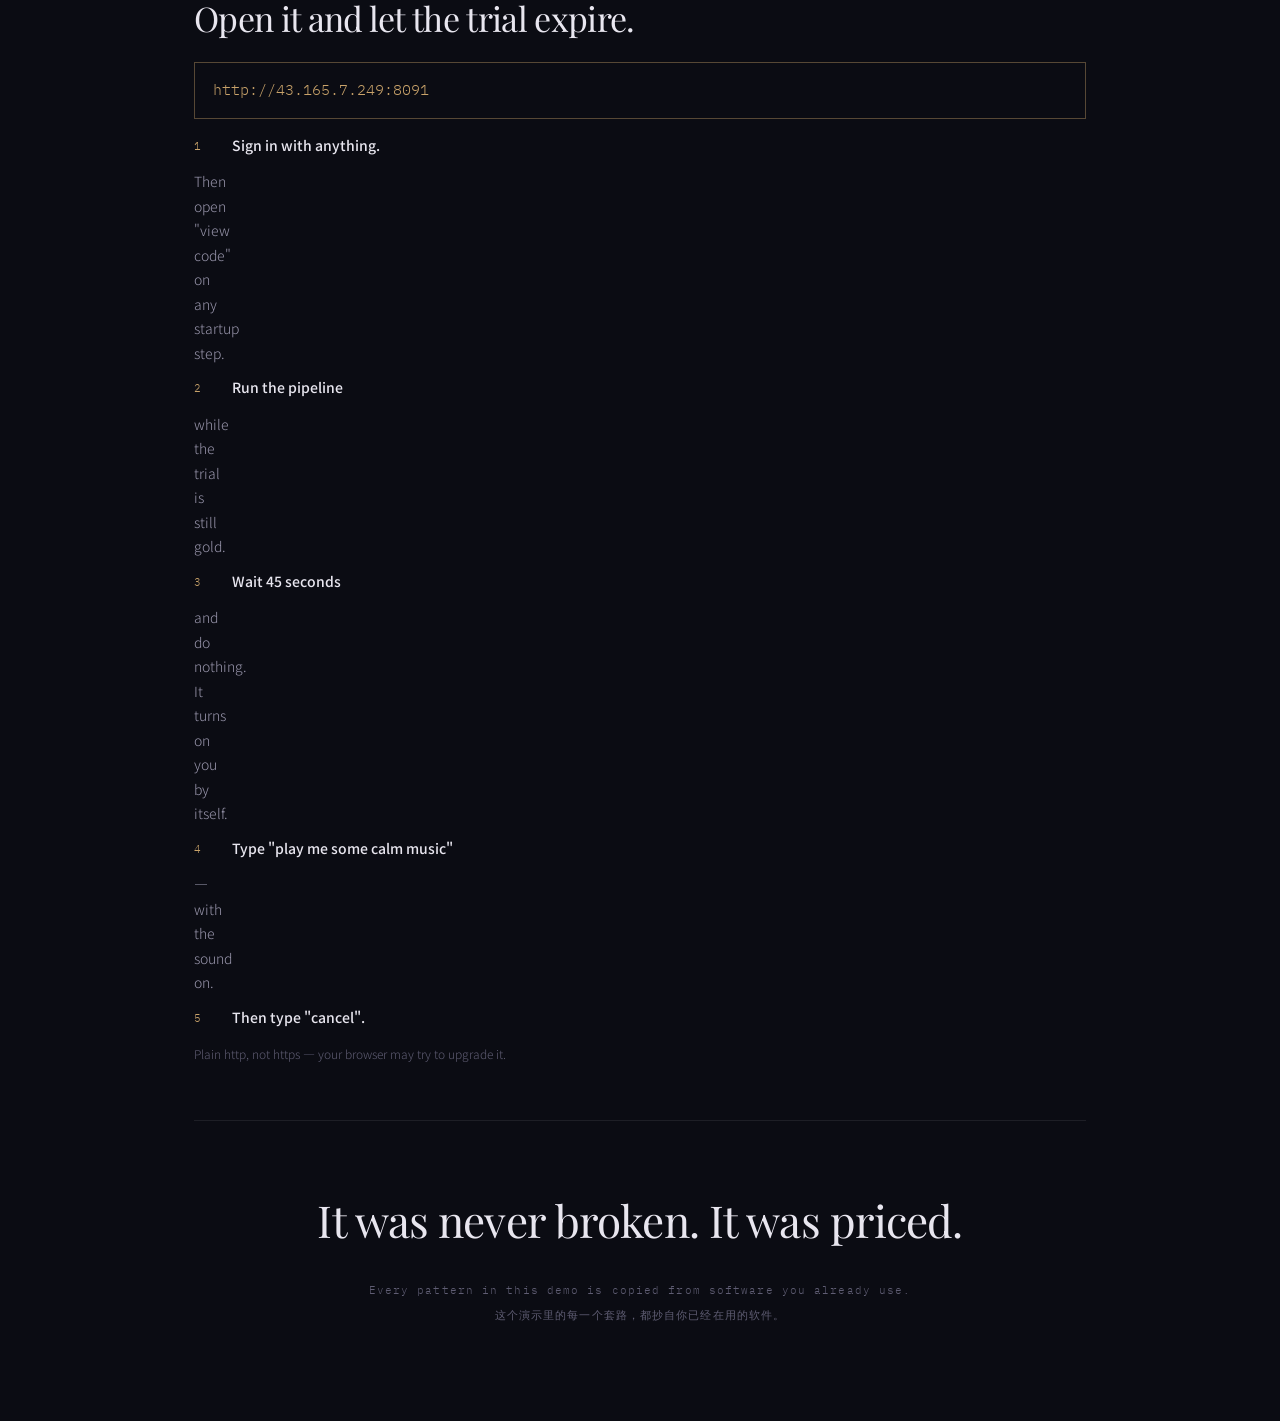
==== commit 06e5cbd9: "feat: 英文版演示视频 + 英文版 PPT + 介绍页语言按钮 - capture_en.py 把界面切成纯英文录制，字幕也只有英文 - make_video.py 支持单语字幕；make_dec" ====
--- a/static/about.html
+++ b/static/about.html
@@ -141,6 +141,15 @@
   .sig{font-family:var(--mono);font-size:11px;color:var(--faint);margin-top:34px;
        letter-spacing:.1em}
 
+  /* 语言开关：固定右上角，默认英文（给评委看），点一下变双语 */
+  #lang{position:fixed;top:calc(14px + env(safe-area-inset-top,0px));right:14px;z-index:20;
+        font-family:var(--mono);font-size:11.5px;letter-spacing:.12em;cursor:pointer;
+        background:rgba(20,21,31,.92);color:var(--gold);border:1px solid rgba(201,163,106,.4);
+        padding:8px 14px;border-radius:99px;backdrop-filter:blur(8px)}
+  #lang:hover{background:rgba(201,163,106,.12)}
+  #lang:focus-visible{outline:2px solid var(--gold);outline-offset:2px}
+  body[data-lang="en"] .cn{display:none}
+
   @media (max-width:720px){
     .act{grid-template-columns:1fr;gap:18px}
     .drop{grid-template-columns:1fr;gap:14px}
@@ -151,6 +160,8 @@
 
 </head>
 <body>
+<button id="lang" type="button" aria-label="Switch language">EN</button>
+
 <div class="wrap">
 
   <header>
@@ -428,6 +439,21 @@
 
 <script>
   (function () {
+    var btn = document.getElementById("lang");
+    function set(mode) {
+      document.body.dataset.lang = mode;
+      btn.textContent = mode === "en" ? "EN" : "中 / EN";
+      try { localStorage.setItem("orchestra-about-lang", mode); } catch (e) {}
+    }
+    var saved = "en";
+    try { saved = localStorage.getItem("orchestra-about-lang") || "en"; } catch (e) {}
+    set(saved);
+    btn.addEventListener("click", function () {
+      set(document.body.dataset.lang === "en" ? "both" : "en");
+    });
+  })();
+
+  (function () {
     var LEVELS = ["3.4px", "4.8px", "7.6px", "14px"];
     var level = 0, swapped = false;
     var tiny = document.getElementById("tiny");
